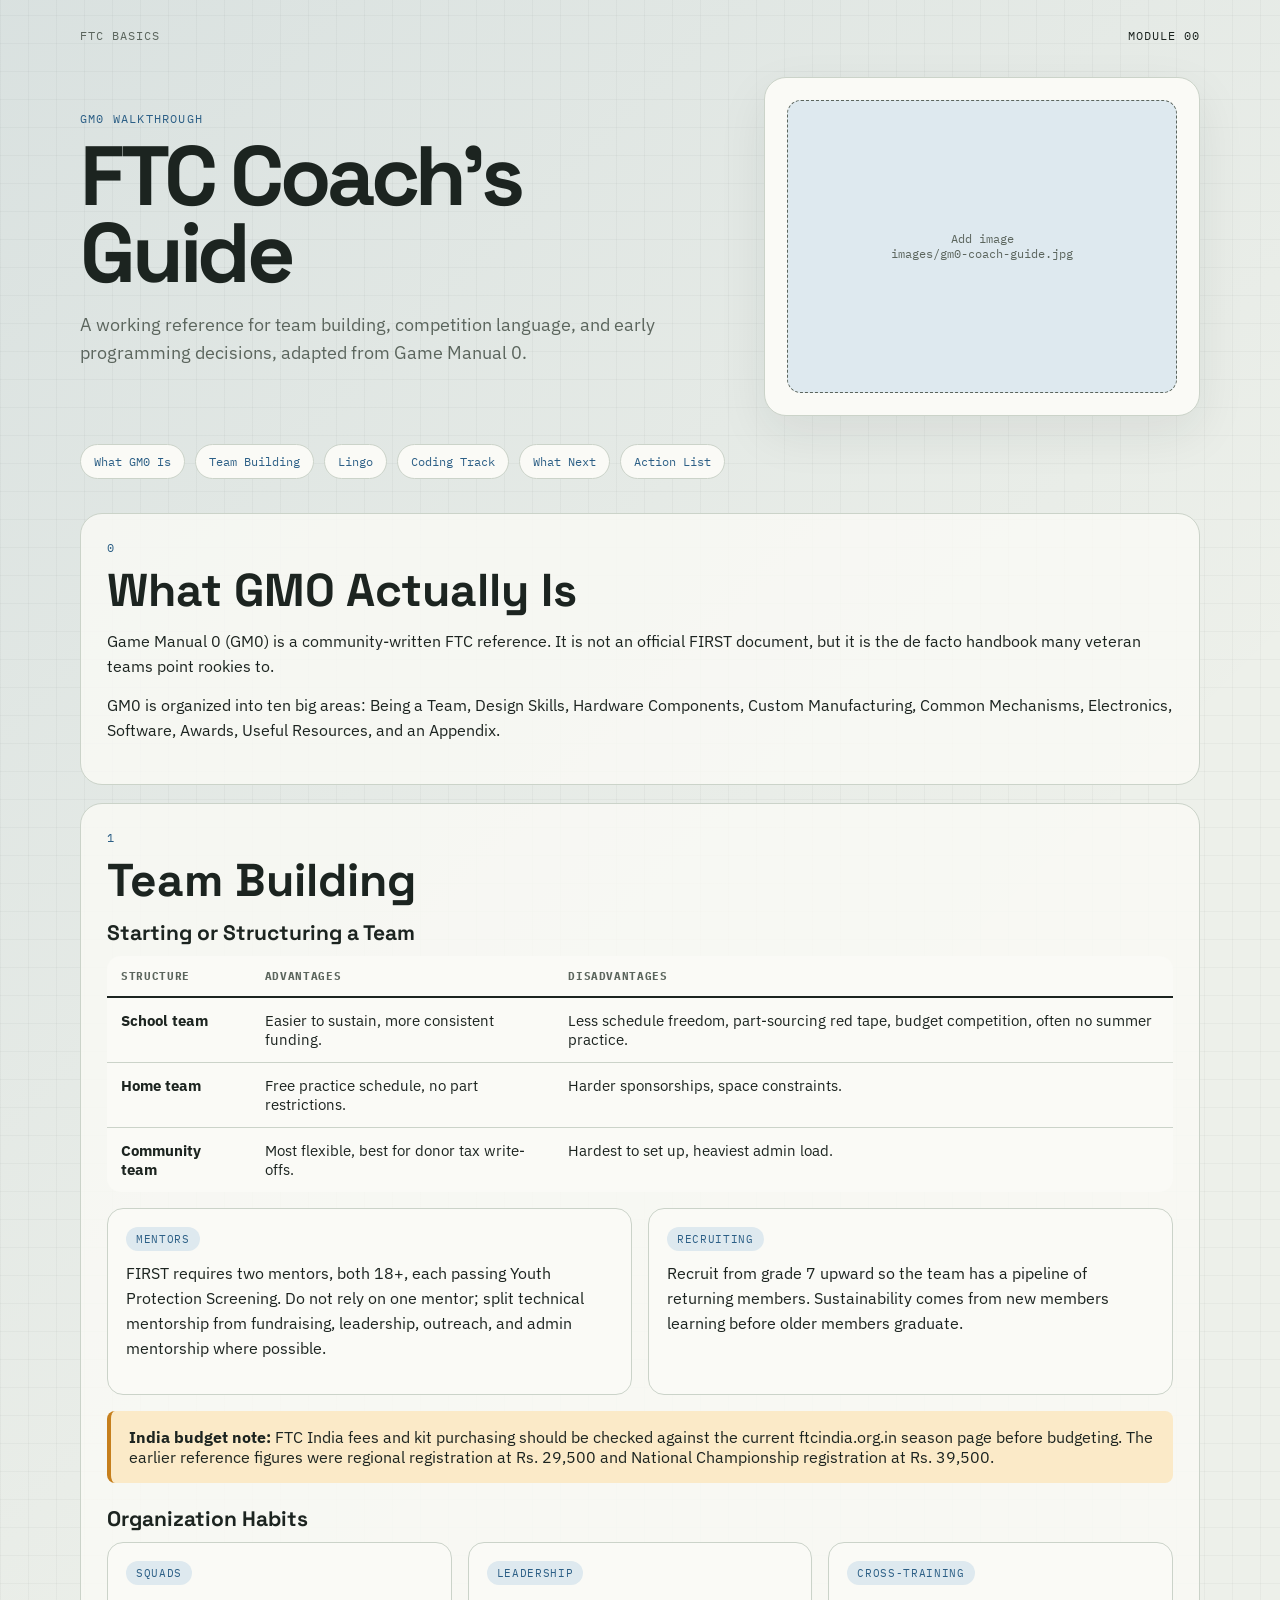
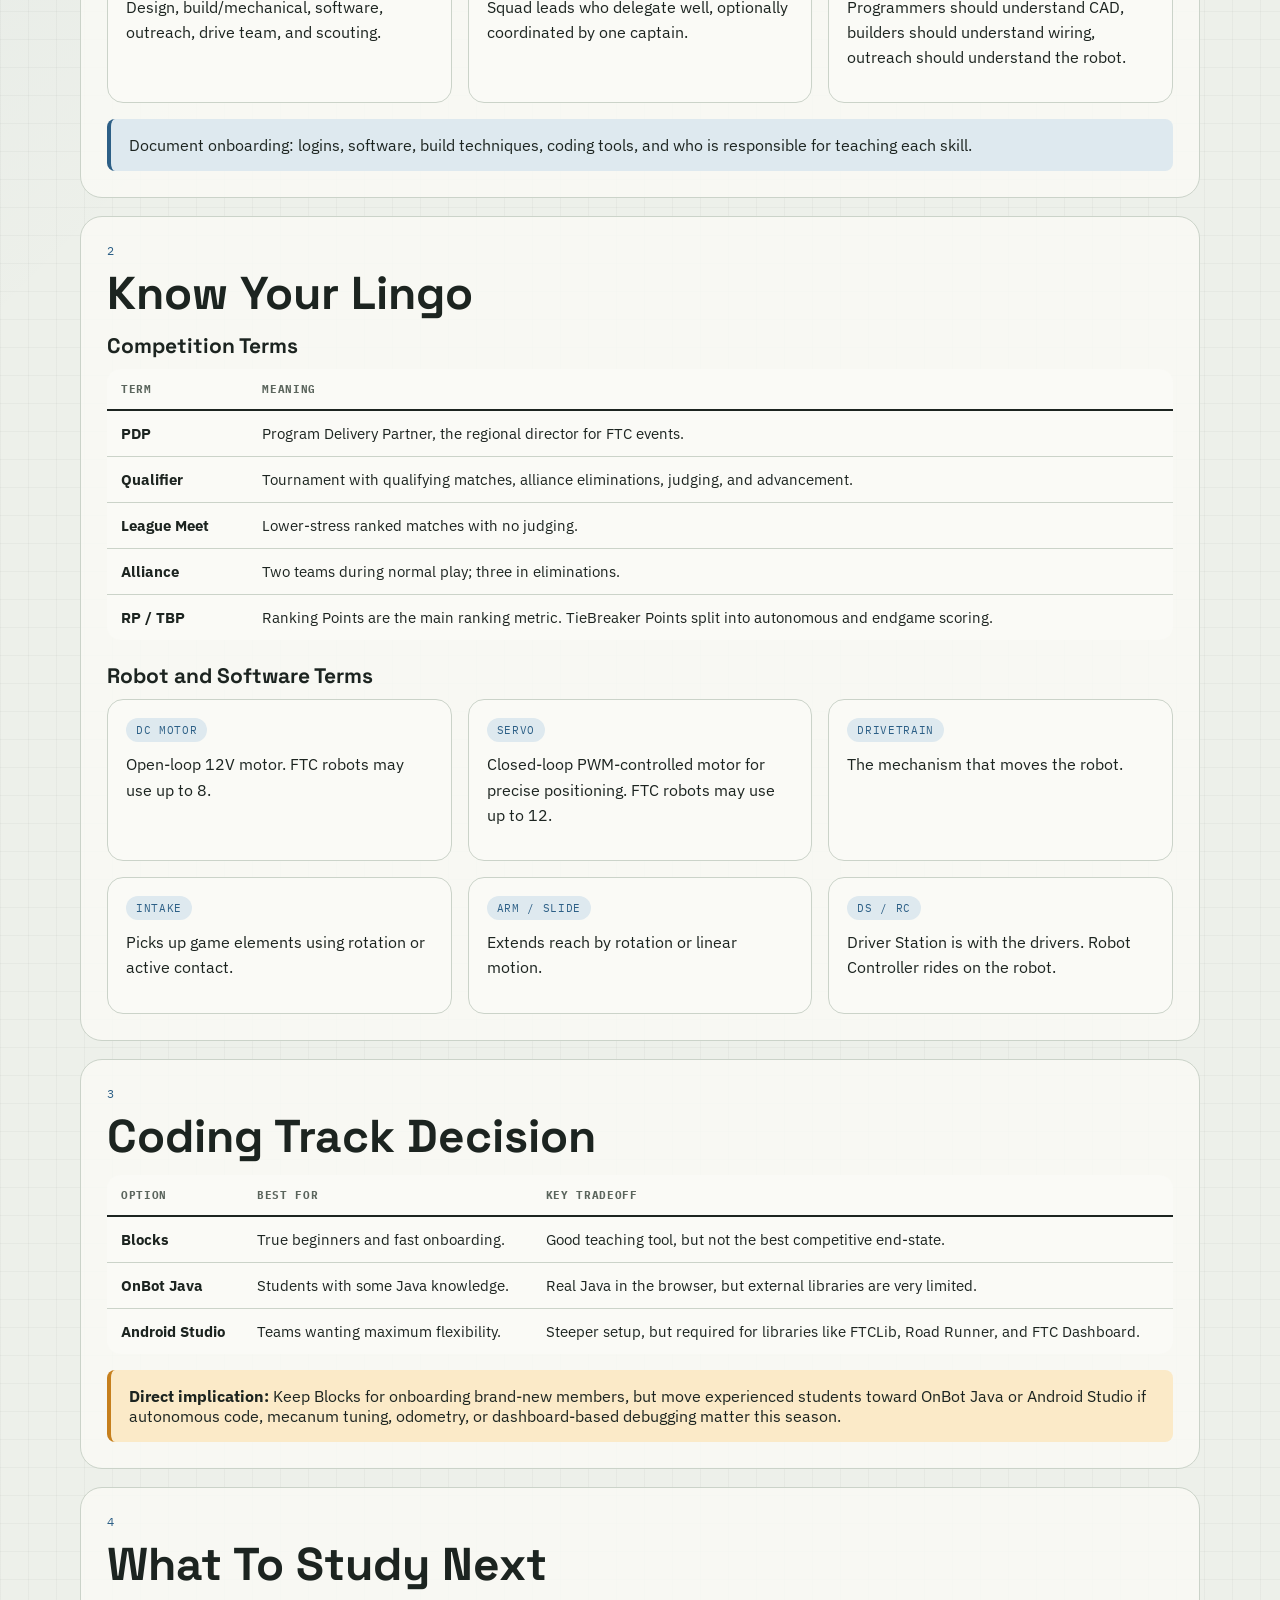
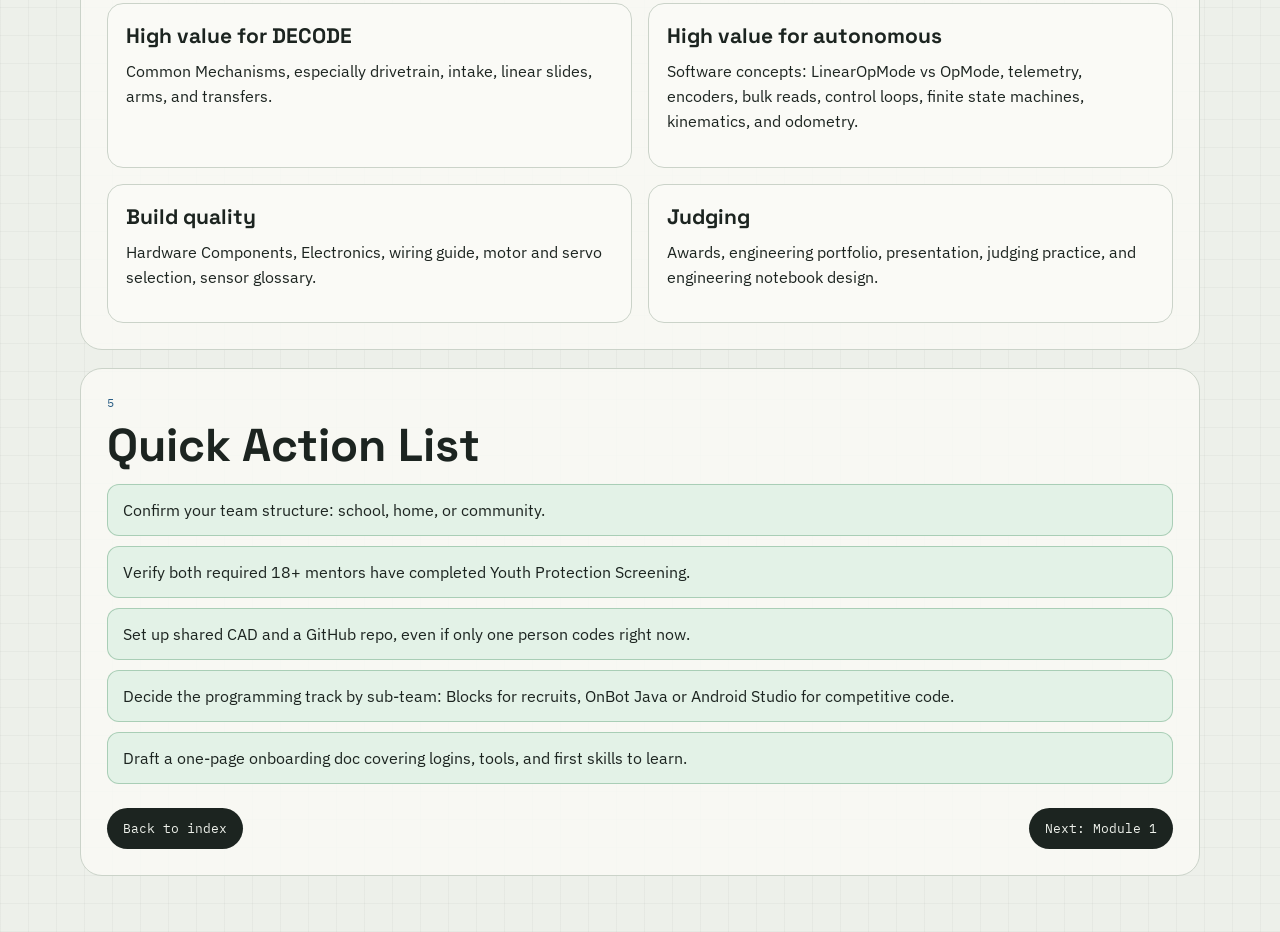
==== module-0.html @ ac0316dd "Add course modules" ====
﻿<!DOCTYPE html>
<html lang="en">
<head>
<meta charset="UTF-8">
<meta name="viewport" content="width=device-width, initial-scale=1.0">
<title>FTC Coach's Guide - Module 0</title>
<link rel="preconnect" href="https://fonts.googleapis.com">
<link rel="preconnect" href="https://fonts.gstatic.com" crossorigin>
<link href="https://fonts.googleapis.com/css2?family=IBM+Plex+Mono:wght@400;500;600&family=IBM+Plex+Sans:wght@400;500;600;700&family=Space+Grotesk:wght@500;600;700&display=swap" rel="stylesheet">
<style>
:root{
  --paper:#EDF0EA;
  --paper-card:#FAFAF6;
  --ink:#1C2420;
  --ink-soft:#5B655D;
  --line:#CBD3C9;
  --amber:#E8A33D;
  --amber-dark:#C67F1C;
  --amber-soft:#FBEAC8;
  --blue:#2C5F86;
  --blue-soft:#DEE9EF;
  --green:#3E8A5B;
  --green-soft:#E3F2E7;
  --red:#C1503D;
  --font-display:'Space Grotesk','Arial Narrow',sans-serif;
  --font-body:'IBM Plex Sans',Arial,sans-serif;
  --font-mono:'IBM Plex Mono','Courier New',monospace;
}
*{box-sizing:border-box;}
html{scroll-behavior:smooth;}
body{
  margin:0;
  background:
    linear-gradient(135deg, rgba(44,95,134,.10), transparent 36%),
    repeating-linear-gradient(0deg, rgba(28,36,32,.035) 0 1px, transparent 1px 28px),
    repeating-linear-gradient(90deg, rgba(28,36,32,.035) 0 1px, transparent 1px 28px),
    var(--paper);
  color:var(--ink);
  font-family:var(--font-body);
}
a{color:var(--blue);}
p{line-height:1.58; margin:0 0 14px;}
ul{margin:0; padding-left:1.2rem;}
li{margin-bottom:8px; line-height:1.5;}
.page{width:min(1120px, calc(100% - 32px)); margin:0 auto; padding:28px 0 56px;}
.topbar{display:flex; justify-content:space-between; gap:16px; align-items:center; margin-bottom:34px; font-family:var(--font-mono); font-size:12px; letter-spacing:.08em; text-transform:uppercase;}
.topbar a{text-decoration:none; color:var(--ink-soft);}
.hero{display:grid; grid-template-columns:1.2fr .8fr; gap:30px; align-items:center; margin-bottom:28px;}
.eyebrow{font-family:var(--font-mono); font-size:12px; letter-spacing:.1em; text-transform:uppercase; color:var(--blue); margin-bottom:12px;}
h1,h2,h3{font-family:var(--font-display); margin:0;}
h1{font-size:clamp(40px,7vw,84px); line-height:.92; letter-spacing:-.05em; margin-bottom:18px;}
h2{font-size:clamp(28px,4vw,46px); line-height:1; margin-bottom:16px;}
h3{font-size:21px; margin-bottom:10px;}
.lead{font-size:18px; color:var(--ink-soft); max-width:760px;}
.hero-card{background:var(--paper-card); border:1px solid var(--line); border-radius:22px; padding:22px; box-shadow:0 18px 50px rgba(28,36,32,.08);}
.hero-card img{width:100%; aspect-ratio:4/3; object-fit:cover; border-radius:14px; border:1px solid var(--line); background:var(--blue-soft); display:block;}
.placeholder{display:grid; place-items:center; width:100%; aspect-ratio:4/3; border-radius:14px; border:1px dashed var(--ink-soft); background:var(--blue-soft); color:var(--ink-soft); font-family:var(--font-mono); font-size:12px; text-align:center; padding:18px;}
.nav{display:flex; flex-wrap:wrap; gap:10px; margin:24px 0 34px;}
.nav a{font-family:var(--font-mono); font-size:12px; text-decoration:none; color:var(--blue); background:var(--paper-card); border:1px solid var(--line); border-radius:999px; padding:9px 13px;}
section{background:rgba(250,250,246,.82); border:1px solid var(--line); border-radius:22px; padding:26px; margin-top:18px;}
.grid-2{display:grid; grid-template-columns:repeat(2,minmax(0,1fr)); gap:16px;}
.grid-3{display:grid; grid-template-columns:repeat(3,minmax(0,1fr)); gap:16px;}
.card{background:var(--paper-card); border:1px solid var(--line); border-radius:16px; padding:18px;}
.tag{display:inline-block; font-family:var(--font-mono); font-size:11px; letter-spacing:.06em; text-transform:uppercase; background:var(--blue-soft); color:var(--blue); border-radius:999px; padding:5px 10px; margin-bottom:10px;}
table{width:100%; border-collapse:collapse; overflow:hidden; border-radius:14px; background:var(--paper-card);}
th,td{text-align:left; padding:13px 14px; border-bottom:1px solid var(--line); vertical-align:top; font-size:14.5px;}
th{font-family:var(--font-mono); font-size:11px; letter-spacing:.06em; text-transform:uppercase; color:var(--ink-soft); border-bottom:2px solid var(--ink);}
tr:last-child td{border-bottom:none;}
.callout{background:var(--amber-soft); border-left:4px solid var(--amber-dark); border-radius:8px; padding:16px 18px; margin-top:16px;}
.note{background:var(--blue-soft); border-left:4px solid var(--blue); border-radius:8px; padding:16px 18px; margin-top:16px;}
.checklist{list-style:none; padding:0; display:grid; gap:10px;}
.checklist li{background:var(--green-soft); border:1px solid rgba(62,138,91,.35); border-radius:12px; padding:13px 15px; margin:0;}
.footer-actions{display:flex; justify-content:space-between; gap:12px; margin-top:24px;}
.button{font-family:var(--font-mono); font-size:13px; text-decoration:none; color:var(--paper); background:var(--ink); border-radius:999px; padding:12px 16px;}
@media (max-width:820px){.hero,.grid-2,.grid-3{grid-template-columns:1fr;} .footer-actions{flex-direction:column;} section{padding:20px;} }
</style>
</head>
<body>
<div class="page">
  <header class="topbar">
    <a href="index.html">FTC Basics</a>
    <span>Module 00</span>
  </header>

  <main>
    <div class="hero">
      <div>
        <div class="eyebrow">GM0 Walkthrough</div>
        <h1>FTC Coach's Guide</h1>
        <p class="lead">A working reference for team building, competition language, and early programming decisions, adapted from Game Manual 0.</p>
      </div>
      <aside class="hero-card">
        <img src="images/gm0-coach-guide.jpg" alt="FTC team working around a robot" onerror="this.replaceWith(Object.assign(document.createElement('div'),{className:'placeholder',innerHTML:'Add image<br>images/gm0-coach-guide.jpg'}))">
      </aside>
    </div>

    <nav class="nav" aria-label="Module sections">
      <a href="#what-gm0-is">What GM0 Is</a>
      <a href="#team-building">Team Building</a>
      <a href="#lingo">Lingo</a>
      <a href="#coding-track">Coding Track</a>
      <a href="#next-gm0">What Next</a>
      <a href="#actions">Action List</a>
    </nav>

    <section id="what-gm0-is">
      <div class="eyebrow">0</div>
      <h2>What GM0 Actually Is</h2>
      <p>Game Manual 0 (GM0) is a community-written FTC reference. It is not an official FIRST document, but it is the de facto handbook many veteran teams point rookies to.</p>
      <p>GM0 is organized into ten big areas: Being a Team, Design Skills, Hardware Components, Custom Manufacturing, Common Mechanisms, Electronics, Software, Awards, Useful Resources, and an Appendix.</p>
    </section>

    <section id="team-building">
      <div class="eyebrow">1</div>
      <h2>Team Building</h2>
      <h3>Starting or Structuring a Team</h3>
      <table>
        <tr><th>Structure</th><th>Advantages</th><th>Disadvantages</th></tr>
        <tr><td><strong>School team</strong></td><td>Easier to sustain, more consistent funding.</td><td>Less schedule freedom, part-sourcing red tape, budget competition, often no summer practice.</td></tr>
        <tr><td><strong>Home team</strong></td><td>Free practice schedule, no part restrictions.</td><td>Harder sponsorships, space constraints.</td></tr>
        <tr><td><strong>Community team</strong></td><td>Most flexible, best for donor tax write-offs.</td><td>Hardest to set up, heaviest admin load.</td></tr>
      </table>
      <div class="grid-2" style="margin-top:16px;">
        <div class="card">
          <span class="tag">Mentors</span>
          <p>FIRST requires two mentors, both 18+, each passing Youth Protection Screening. Do not rely on one mentor; split technical mentorship from fundraising, leadership, outreach, and admin mentorship where possible.</p>
        </div>
        <div class="card">
          <span class="tag">Recruiting</span>
          <p>Recruit from grade 7 upward so the team has a pipeline of returning members. Sustainability comes from new members learning before older members graduate.</p>
        </div>
      </div>
      <div class="callout"><strong>India budget note:</strong> FTC India fees and kit purchasing should be checked against the current ftcindia.org.in season page before budgeting. The earlier reference figures were regional registration at Rs. 29,500 and National Championship registration at Rs. 39,500.</div>
      <h3 style="margin-top:22px;">Organization Habits</h3>
      <div class="grid-3">
        <div class="card"><span class="tag">Squads</span><p>Design, build/mechanical, software, outreach, drive team, and scouting.</p></div>
        <div class="card"><span class="tag">Leadership</span><p>Squad leads who delegate well, optionally coordinated by one captain.</p></div>
        <div class="card"><span class="tag">Cross-training</span><p>Programmers should understand CAD, builders should understand wiring, outreach should understand the robot.</p></div>
      </div>
      <div class="note">Document onboarding: logins, software, build techniques, coding tools, and who is responsible for teaching each skill.</div>
    </section>

    <section id="lingo">
      <div class="eyebrow">2</div>
      <h2>Know Your Lingo</h2>
      <h3>Competition Terms</h3>
      <table>
        <tr><th>Term</th><th>Meaning</th></tr>
        <tr><td><strong>PDP</strong></td><td>Program Delivery Partner, the regional director for FTC events.</td></tr>
        <tr><td><strong>Qualifier</strong></td><td>Tournament with qualifying matches, alliance eliminations, judging, and advancement.</td></tr>
        <tr><td><strong>League Meet</strong></td><td>Lower-stress ranked matches with no judging.</td></tr>
        <tr><td><strong>Alliance</strong></td><td>Two teams during normal play; three in eliminations.</td></tr>
        <tr><td><strong>RP / TBP</strong></td><td>Ranking Points are the main ranking metric. TieBreaker Points split into autonomous and endgame scoring.</td></tr>
      </table>
      <h3 style="margin-top:22px;">Robot and Software Terms</h3>
      <div class="grid-3">
        <div class="card"><span class="tag">DC Motor</span><p>Open-loop 12V motor. FTC robots may use up to 8.</p></div>
        <div class="card"><span class="tag">Servo</span><p>Closed-loop PWM-controlled motor for precise positioning. FTC robots may use up to 12.</p></div>
        <div class="card"><span class="tag">Drivetrain</span><p>The mechanism that moves the robot.</p></div>
        <div class="card"><span class="tag">Intake</span><p>Picks up game elements using rotation or active contact.</p></div>
        <div class="card"><span class="tag">Arm / Slide</span><p>Extends reach by rotation or linear motion.</p></div>
        <div class="card"><span class="tag">DS / RC</span><p>Driver Station is with the drivers. Robot Controller rides on the robot.</p></div>
      </div>
    </section>

    <section id="coding-track">
      <div class="eyebrow">3</div>
      <h2>Coding Track Decision</h2>
      <table>
        <tr><th>Option</th><th>Best for</th><th>Key tradeoff</th></tr>
        <tr><td><strong>Blocks</strong></td><td>True beginners and fast onboarding.</td><td>Good teaching tool, but not the best competitive end-state.</td></tr>
        <tr><td><strong>OnBot Java</strong></td><td>Students with some Java knowledge.</td><td>Real Java in the browser, but external libraries are very limited.</td></tr>
        <tr><td><strong>Android Studio</strong></td><td>Teams wanting maximum flexibility.</td><td>Steeper setup, but required for libraries like FTCLib, Road Runner, and FTC Dashboard.</td></tr>
      </table>
      <div class="callout"><strong>Direct implication:</strong> Keep Blocks for onboarding brand-new members, but move experienced students toward OnBot Java or Android Studio if autonomous code, mecanum tuning, odometry, or dashboard-based debugging matter this season.</div>
    </section>

    <section id="next-gm0">
      <div class="eyebrow">4</div>
      <h2>What To Study Next</h2>
      <div class="grid-2">
        <div class="card"><h3>High value for DECODE</h3><p>Common Mechanisms, especially drivetrain, intake, linear slides, arms, and transfers.</p></div>
        <div class="card"><h3>High value for autonomous</h3><p>Software concepts: LinearOpMode vs OpMode, telemetry, encoders, bulk reads, control loops, finite state machines, kinematics, and odometry.</p></div>
        <div class="card"><h3>Build quality</h3><p>Hardware Components, Electronics, wiring guide, motor and servo selection, sensor glossary.</p></div>
        <div class="card"><h3>Judging</h3><p>Awards, engineering portfolio, presentation, judging practice, and engineering notebook design.</p></div>
      </div>
    </section>

    <section id="actions">
      <div class="eyebrow">5</div>
      <h2>Quick Action List</h2>
      <ul class="checklist">
        <li>Confirm your team structure: school, home, or community.</li>
        <li>Verify both required 18+ mentors have completed Youth Protection Screening.</li>
        <li>Set up shared CAD and a GitHub repo, even if only one person codes right now.</li>
        <li>Decide the programming track by sub-team: Blocks for recruits, OnBot Java or Android Studio for competitive code.</li>
        <li>Draft a one-page onboarding doc covering logins, tools, and first skills to learn.</li>
      </ul>
      <div class="footer-actions">
        <a class="button" href="index.html">Back to index</a>
        <a class="button" href="module-1.html">Next: Module 1</a>
      </div>
    </section>
  </main>
</div>
</body>
</html>
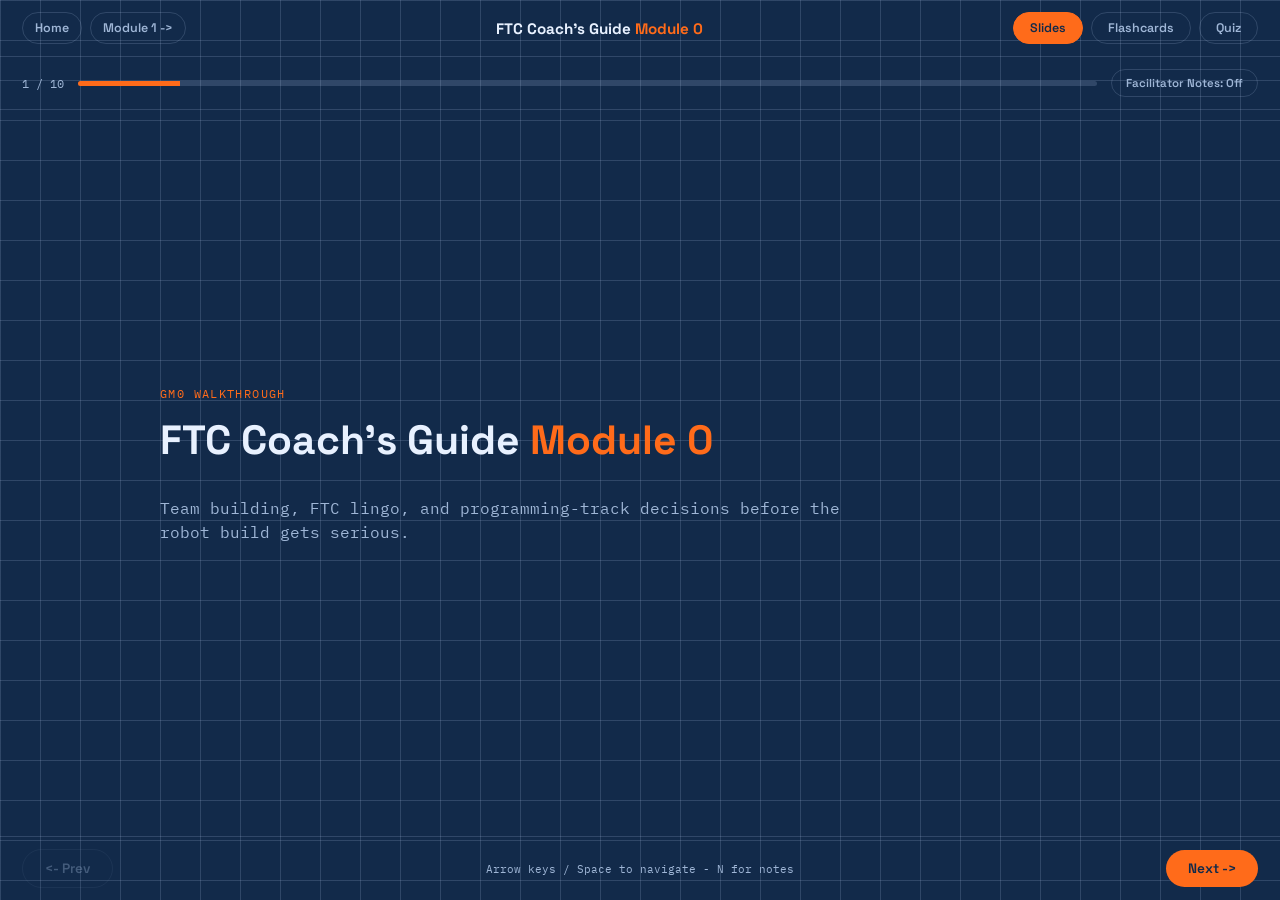
==== commit 4493fd8a: "Proper structure fix: css file and nav buttons" ====
--- a/module-0.html
+++ b/module-0.html
@@ -4,204 +4,60 @@
 <meta charset="UTF-8">
 <meta name="viewport" content="width=device-width, initial-scale=1.0">
 <title>FTC Coach's Guide - Module 0</title>
-<link rel="preconnect" href="https://fonts.googleapis.com">
-<link rel="preconnect" href="https://fonts.gstatic.com" crossorigin>
-<link href="https://fonts.googleapis.com/css2?family=IBM+Plex+Mono:wght@400;500;600&family=IBM+Plex+Sans:wght@400;500;600;700&family=Space+Grotesk:wght@500;600;700&display=swap" rel="stylesheet">
-<style>
-:root{
-  --paper:#EDF0EA;
-  --paper-card:#FAFAF6;
-  --ink:#1C2420;
-  --ink-soft:#5B655D;
-  --line:#CBD3C9;
-  --amber:#E8A33D;
-  --amber-dark:#C67F1C;
-  --amber-soft:#FBEAC8;
-  --blue:#2C5F86;
-  --blue-soft:#DEE9EF;
-  --green:#3E8A5B;
-  --green-soft:#E3F2E7;
-  --red:#C1503D;
-  --font-display:'Space Grotesk','Arial Narrow',sans-serif;
-  --font-body:'IBM Plex Sans',Arial,sans-serif;
-  --font-mono:'IBM Plex Mono','Courier New',monospace;
-}
-*{box-sizing:border-box;}
-html{scroll-behavior:smooth;}
-body{
-  margin:0;
-  background:
-    linear-gradient(135deg, rgba(44,95,134,.10), transparent 36%),
-    repeating-linear-gradient(0deg, rgba(28,36,32,.035) 0 1px, transparent 1px 28px),
-    repeating-linear-gradient(90deg, rgba(28,36,32,.035) 0 1px, transparent 1px 28px),
-    var(--paper);
-  color:var(--ink);
-  font-family:var(--font-body);
-}
-a{color:var(--blue);}
-p{line-height:1.58; margin:0 0 14px;}
-ul{margin:0; padding-left:1.2rem;}
-li{margin-bottom:8px; line-height:1.5;}
-.page{width:min(1120px, calc(100% - 32px)); margin:0 auto; padding:28px 0 56px;}
-.topbar{display:flex; justify-content:space-between; gap:16px; align-items:center; margin-bottom:34px; font-family:var(--font-mono); font-size:12px; letter-spacing:.08em; text-transform:uppercase;}
-.topbar a{text-decoration:none; color:var(--ink-soft);}
-.hero{display:grid; grid-template-columns:1.2fr .8fr; gap:30px; align-items:center; margin-bottom:28px;}
-.eyebrow{font-family:var(--font-mono); font-size:12px; letter-spacing:.1em; text-transform:uppercase; color:var(--blue); margin-bottom:12px;}
-h1,h2,h3{font-family:var(--font-display); margin:0;}
-h1{font-size:clamp(40px,7vw,84px); line-height:.92; letter-spacing:-.05em; margin-bottom:18px;}
-h2{font-size:clamp(28px,4vw,46px); line-height:1; margin-bottom:16px;}
-h3{font-size:21px; margin-bottom:10px;}
-.lead{font-size:18px; color:var(--ink-soft); max-width:760px;}
-.hero-card{background:var(--paper-card); border:1px solid var(--line); border-radius:22px; padding:22px; box-shadow:0 18px 50px rgba(28,36,32,.08);}
-.hero-card img{width:100%; aspect-ratio:4/3; object-fit:cover; border-radius:14px; border:1px solid var(--line); background:var(--blue-soft); display:block;}
-.placeholder{display:grid; place-items:center; width:100%; aspect-ratio:4/3; border-radius:14px; border:1px dashed var(--ink-soft); background:var(--blue-soft); color:var(--ink-soft); font-family:var(--font-mono); font-size:12px; text-align:center; padding:18px;}
-.nav{display:flex; flex-wrap:wrap; gap:10px; margin:24px 0 34px;}
-.nav a{font-family:var(--font-mono); font-size:12px; text-decoration:none; color:var(--blue); background:var(--paper-card); border:1px solid var(--line); border-radius:999px; padding:9px 13px;}
-section{background:rgba(250,250,246,.82); border:1px solid var(--line); border-radius:22px; padding:26px; margin-top:18px;}
-.grid-2{display:grid; grid-template-columns:repeat(2,minmax(0,1fr)); gap:16px;}
-.grid-3{display:grid; grid-template-columns:repeat(3,minmax(0,1fr)); gap:16px;}
-.card{background:var(--paper-card); border:1px solid var(--line); border-radius:16px; padding:18px;}
-.tag{display:inline-block; font-family:var(--font-mono); font-size:11px; letter-spacing:.06em; text-transform:uppercase; background:var(--blue-soft); color:var(--blue); border-radius:999px; padding:5px 10px; margin-bottom:10px;}
-table{width:100%; border-collapse:collapse; overflow:hidden; border-radius:14px; background:var(--paper-card);}
-th,td{text-align:left; padding:13px 14px; border-bottom:1px solid var(--line); vertical-align:top; font-size:14.5px;}
-th{font-family:var(--font-mono); font-size:11px; letter-spacing:.06em; text-transform:uppercase; color:var(--ink-soft); border-bottom:2px solid var(--ink);}
-tr:last-child td{border-bottom:none;}
-.callout{background:var(--amber-soft); border-left:4px solid var(--amber-dark); border-radius:8px; padding:16px 18px; margin-top:16px;}
-.note{background:var(--blue-soft); border-left:4px solid var(--blue); border-radius:8px; padding:16px 18px; margin-top:16px;}
-.checklist{list-style:none; padding:0; display:grid; gap:10px;}
-.checklist li{background:var(--green-soft); border:1px solid rgba(62,138,91,.35); border-radius:12px; padding:13px 15px; margin:0;}
-.footer-actions{display:flex; justify-content:space-between; gap:12px; margin-top:24px;}
-.button{font-family:var(--font-mono); font-size:13px; text-decoration:none; color:var(--paper); background:var(--ink); border-radius:999px; padding:12px 16px;}
-@media (max-width:820px){.hero,.grid-2,.grid-3{grid-template-columns:1fr;} .footer-actions{flex-direction:column;} section{padding:20px;} }
-</style>
+<link rel="stylesheet" href="assets/css/styles.css">
 </head>
-<body>
-<div class="page">
-  <header class="topbar">
-    <a href="index.html">FTC Basics</a>
-    <span>Module 00</span>
-  </header>
+<body class="module0-page">
 
-  <main>
-    <div class="hero">
-      <div>
-        <div class="eyebrow">GM0 Walkthrough</div>
-        <h1>FTC Coach's Guide</h1>
-        <p class="lead">A working reference for team building, competition language, and early programming decisions, adapted from Game Manual 0.</p>
-      </div>
-      <aside class="hero-card">
-        <img src="images/gm0-coach-guide.jpg" alt="FTC team working around a robot" onerror="this.replaceWith(Object.assign(document.createElement('div'),{className:'placeholder',innerHTML:'Add image<br>images/gm0-coach-guide.jpg'}))">
-      </aside>
+<div class="appbar">
+  <nav class="module-links" aria-label="Module navigation">
+    <a class="module-link" href="index.html">Home</a>
+    <a class="module-link" href="module-1.html">Module 1 -&gt;</a>
+  </nav>
+  <h2>FTC Coach's Guide <span>Module 0</span></h2>
+  <div class="app-modes">
+    <button class="app-mode-btn active" data-view="slidesView">Slides</button>
+    <button class="app-mode-btn" data-view="flashView">Flashcards</button>
+    <button class="app-mode-btn" data-view="quizAppView">Quiz</button>
+  </div>
+</div>
+
+<div class="view active" id="slidesView">
+  <div class="topbar">
+    <span class="count" id="count">1 / 10</span>
+    <div class="progress-bar"><div class="progress-fill" id="progressFill"></div></div>
+    <button class="notes-toggle" id="notesToggle">Facilitator Notes: Off</button>
+  </div>
+  <div class="stage" id="stage"></div>
+  <div class="notes-drawer" id="notesDrawer">
+    <span class="lbl">FACILITATOR NOTE</span>
+    <span id="notesText"></span>
+  </div>
+  <div class="navbar">
+    <button class="nav-btn ghost" id="prevBtn">&lt;- Prev</button>
+    <span class="hint">Arrow keys / Space to navigate - N for notes</span>
+    <button class="nav-btn" id="nextBtn">Next -&gt;</button>
+  </div>
+</div>
+
+<div class="view" id="flashView">
+  <div class="flash-wrap">
+    <div class="fc-progress">
+      <span id="fcProgressLabel">0 / 18 reviewed</span>
+      <div class="fc-progress-bar"><div class="fc-progress-fill" id="fcProgressFill"></div></div>
     </div>
+    <div class="card-grid" id="cardGrid"></div>
+  </div>
+</div>
 
-    <nav class="nav" aria-label="Module sections">
-      <a href="#what-gm0-is">What GM0 Is</a>
-      <a href="#team-building">Team Building</a>
-      <a href="#lingo">Lingo</a>
-      <a href="#coding-track">Coding Track</a>
-      <a href="#next-gm0">What Next</a>
-      <a href="#actions">Action List</a>
-    </nav>
+<div class="view" id="quizAppView">
+  <div class="quiz-outer">
+    <div class="quiz-wrap" id="quizWrap"></div>
+  </div>
+</div>
 
-    <section id="what-gm0-is">
-      <div class="eyebrow">0</div>
-      <h2>What GM0 Actually Is</h2>
-      <p>Game Manual 0 (GM0) is a community-written FTC reference. It is not an official FIRST document, but it is the de facto handbook many veteran teams point rookies to.</p>
-      <p>GM0 is organized into ten big areas: Being a Team, Design Skills, Hardware Components, Custom Manufacturing, Common Mechanisms, Electronics, Software, Awards, Useful Resources, and an Appendix.</p>
-    </section>
-
-    <section id="team-building">
-      <div class="eyebrow">1</div>
-      <h2>Team Building</h2>
-      <h3>Starting or Structuring a Team</h3>
-      <table>
-        <tr><th>Structure</th><th>Advantages</th><th>Disadvantages</th></tr>
-        <tr><td><strong>School team</strong></td><td>Easier to sustain, more consistent funding.</td><td>Less schedule freedom, part-sourcing red tape, budget competition, often no summer practice.</td></tr>
-        <tr><td><strong>Home team</strong></td><td>Free practice schedule, no part restrictions.</td><td>Harder sponsorships, space constraints.</td></tr>
-        <tr><td><strong>Community team</strong></td><td>Most flexible, best for donor tax write-offs.</td><td>Hardest to set up, heaviest admin load.</td></tr>
-      </table>
-      <div class="grid-2" style="margin-top:16px;">
-        <div class="card">
-          <span class="tag">Mentors</span>
-          <p>FIRST requires two mentors, both 18+, each passing Youth Protection Screening. Do not rely on one mentor; split technical mentorship from fundraising, leadership, outreach, and admin mentorship where possible.</p>
-        </div>
-        <div class="card">
-          <span class="tag">Recruiting</span>
-          <p>Recruit from grade 7 upward so the team has a pipeline of returning members. Sustainability comes from new members learning before older members graduate.</p>
-        </div>
-      </div>
-      <div class="callout"><strong>India budget note:</strong> FTC India fees and kit purchasing should be checked against the current ftcindia.org.in season page before budgeting. The earlier reference figures were regional registration at Rs. 29,500 and National Championship registration at Rs. 39,500.</div>
-      <h3 style="margin-top:22px;">Organization Habits</h3>
-      <div class="grid-3">
-        <div class="card"><span class="tag">Squads</span><p>Design, build/mechanical, software, outreach, drive team, and scouting.</p></div>
-        <div class="card"><span class="tag">Leadership</span><p>Squad leads who delegate well, optionally coordinated by one captain.</p></div>
-        <div class="card"><span class="tag">Cross-training</span><p>Programmers should understand CAD, builders should understand wiring, outreach should understand the robot.</p></div>
-      </div>
-      <div class="note">Document onboarding: logins, software, build techniques, coding tools, and who is responsible for teaching each skill.</div>
-    </section>
-
-    <section id="lingo">
-      <div class="eyebrow">2</div>
-      <h2>Know Your Lingo</h2>
-      <h3>Competition Terms</h3>
-      <table>
-        <tr><th>Term</th><th>Meaning</th></tr>
-        <tr><td><strong>PDP</strong></td><td>Program Delivery Partner, the regional director for FTC events.</td></tr>
-        <tr><td><strong>Qualifier</strong></td><td>Tournament with qualifying matches, alliance eliminations, judging, and advancement.</td></tr>
-        <tr><td><strong>League Meet</strong></td><td>Lower-stress ranked matches with no judging.</td></tr>
-        <tr><td><strong>Alliance</strong></td><td>Two teams during normal play; three in eliminations.</td></tr>
-        <tr><td><strong>RP / TBP</strong></td><td>Ranking Points are the main ranking metric. TieBreaker Points split into autonomous and endgame scoring.</td></tr>
-      </table>
-      <h3 style="margin-top:22px;">Robot and Software Terms</h3>
-      <div class="grid-3">
-        <div class="card"><span class="tag">DC Motor</span><p>Open-loop 12V motor. FTC robots may use up to 8.</p></div>
-        <div class="card"><span class="tag">Servo</span><p>Closed-loop PWM-controlled motor for precise positioning. FTC robots may use up to 12.</p></div>
-        <div class="card"><span class="tag">Drivetrain</span><p>The mechanism that moves the robot.</p></div>
-        <div class="card"><span class="tag">Intake</span><p>Picks up game elements using rotation or active contact.</p></div>
-        <div class="card"><span class="tag">Arm / Slide</span><p>Extends reach by rotation or linear motion.</p></div>
-        <div class="card"><span class="tag">DS / RC</span><p>Driver Station is with the drivers. Robot Controller rides on the robot.</p></div>
-      </div>
-    </section>
-
-    <section id="coding-track">
-      <div class="eyebrow">3</div>
-      <h2>Coding Track Decision</h2>
-      <table>
-        <tr><th>Option</th><th>Best for</th><th>Key tradeoff</th></tr>
-        <tr><td><strong>Blocks</strong></td><td>True beginners and fast onboarding.</td><td>Good teaching tool, but not the best competitive end-state.</td></tr>
-        <tr><td><strong>OnBot Java</strong></td><td>Students with some Java knowledge.</td><td>Real Java in the browser, but external libraries are very limited.</td></tr>
-        <tr><td><strong>Android Studio</strong></td><td>Teams wanting maximum flexibility.</td><td>Steeper setup, but required for libraries like FTCLib, Road Runner, and FTC Dashboard.</td></tr>
-      </table>
-      <div class="callout"><strong>Direct implication:</strong> Keep Blocks for onboarding brand-new members, but move experienced students toward OnBot Java or Android Studio if autonomous code, mecanum tuning, odometry, or dashboard-based debugging matter this season.</div>
-    </section>
-
-    <section id="next-gm0">
-      <div class="eyebrow">4</div>
-      <h2>What To Study Next</h2>
-      <div class="grid-2">
-        <div class="card"><h3>High value for DECODE</h3><p>Common Mechanisms, especially drivetrain, intake, linear slides, arms, and transfers.</p></div>
-        <div class="card"><h3>High value for autonomous</h3><p>Software concepts: LinearOpMode vs OpMode, telemetry, encoders, bulk reads, control loops, finite state machines, kinematics, and odometry.</p></div>
-        <div class="card"><h3>Build quality</h3><p>Hardware Components, Electronics, wiring guide, motor and servo selection, sensor glossary.</p></div>
-        <div class="card"><h3>Judging</h3><p>Awards, engineering portfolio, presentation, judging practice, and engineering notebook design.</p></div>
-      </div>
-    </section>
-
-    <section id="actions">
-      <div class="eyebrow">5</div>
-      <h2>Quick Action List</h2>
-      <ul class="checklist">
-        <li>Confirm your team structure: school, home, or community.</li>
-        <li>Verify both required 18+ mentors have completed Youth Protection Screening.</li>
-        <li>Set up shared CAD and a GitHub repo, even if only one person codes right now.</li>
-        <li>Decide the programming track by sub-team: Blocks for recruits, OnBot Java or Android Studio for competitive code.</li>
-        <li>Draft a one-page onboarding doc covering logins, tools, and first skills to learn.</li>
-      </ul>
-      <div class="footer-actions">
-        <a class="button" href="index.html">Back to index</a>
-        <a class="button" href="module-1.html">Next: Module 1</a>
-      </div>
-    </section>
-  </main>
-</div>
+<script src="assets/js/module-0.js"></script>
 </body>
 </html>
+
+
+
--- a/assets/css/styles.css
+++ b/assets/css/styles.css
@@ -0,0 +1,248 @@
+﻿@import url('https://fonts.googleapis.com/css2?family=Space+Grotesk:wght@400;500;600;700&family=IBM+Plex+Mono:wght@400;500;600&family=IBM+Plex+Sans:wght@400;500;600;700&display=swap');
+
+:root{
+  --blue-deep:#122A4A;
+  --blue-mid:#1D3F6B;
+  --blue-card:#24466F;
+  --blue-line:rgba(180,205,235,0.18);
+  --ink:#E8F1FF;
+  --ink-dim:#9FB6D6;
+  --orange:#FF6B1A;
+  --orange-dim:#C4531A;
+  --green:#4CAF7D;
+  --green-soft:rgba(76,175,125,0.18);
+  --red:#E2564F;
+  --red-soft:rgba(226,86,79,0.18);
+  --paper:#122A4A;
+  --paper-card:#24466F;
+  --line:rgba(180,205,235,0.18);
+  --amber:#FF6B1A;
+  --amber-dark:#FF6B1A;
+  --amber-soft:rgba(255,107,26,0.16);
+  --blue:#FF6B1A;
+  --blue-soft:rgba(180,205,235,0.12);
+  --ink-soft:#9FB6D6;
+  --radius:12px;
+  --font-display:'Space Grotesk', sans-serif;
+  --font-body:'IBM Plex Sans', Arial, sans-serif;
+  --font-mono:'IBM Plex Mono', monospace;
+}
+*{box-sizing:border-box;}
+html,body{margin:0;padding:0;}
+body{
+  background:
+    linear-gradient(var(--blue-line) 1px, transparent 1px) 0 0/40px 40px,
+    linear-gradient(90deg, var(--blue-line) 1px, transparent 1px) 0 0/40px 40px,
+    var(--blue-deep);
+  color:var(--ink);
+  font-family:var(--font-mono);
+  -webkit-font-smoothing:antialiased;
+}
+a{color:var(--orange);}
+button{font-family:inherit;}
+@media (prefers-reduced-motion: reduce){
+  *{animation-duration:0.01ms !important;transition-duration:0.01ms !important;}
+}
+
+/* Index */
+.index-page{min-height:100vh;}
+.index-page main{width:min(1120px, calc(100% - 32px));margin:0 auto;padding:48px 0;}
+.index-hero{display:grid;grid-template-columns:1.15fr .85fr;gap:28px;align-items:end;margin-bottom:28px;}
+.index-eyebrow,.eyebrow{font-size:0.72rem;letter-spacing:0.12em;color:var(--orange);text-transform:uppercase;}
+.index-page h1{font-family:var(--font-display);font-size:clamp(42px, 7vw, 88px);line-height:.92;margin:0 0 18px;letter-spacing:-.05em;}
+.index-lead{font-family:var(--font-body);font-size:18px;color:var(--ink-dim);line-height:1.6;max-width:760px;margin:0;}
+.index-panel{background:rgba(36,70,111,.72);border:1.5px solid var(--blue-line);border-radius:22px;padding:24px;box-shadow:0 18px 50px rgba(0,0,0,.12);}
+.index-status{font-size:12px;color:var(--ink-dim);display:grid;gap:10px;}
+.index-status span{display:flex;justify-content:space-between;gap:18px;border-bottom:1px solid var(--blue-line);padding-bottom:10px;}
+.index-grid{display:grid;grid-template-columns:repeat(2,minmax(0,1fr));gap:18px;margin-top:24px;}
+.index-card{position:relative;overflow:hidden;min-height:310px;background:var(--blue-card);border:1.5px solid var(--blue-line);border-radius:22px;padding:28px;display:flex;flex-direction:column;justify-content:space-between;text-decoration:none;color:inherit;transition:transform .18s ease,box-shadow .18s ease,border-color .18s ease;}
+.index-card:hover{transform:translateY(-4px);border-color:var(--orange-dim);box-shadow:0 20px 50px rgba(0,0,0,.22);}
+.index-card::after{content:"";position:absolute;width:190px;height:190px;right:-68px;top:-68px;border-radius:50%;background:rgba(255,107,26,.16);z-index:0;}
+.index-card>*{position:relative;z-index:1;}
+.index-kicker{font-size:12px;text-transform:uppercase;letter-spacing:.08em;color:var(--orange);}
+.index-card h2{font-family:var(--font-display);font-size:34px;line-height:1;margin:18px 0 14px;}
+.index-card p{font-family:var(--font-body);line-height:1.6;color:var(--ink-dim);margin:0;}
+.index-cta{display:inline-flex;width:max-content;align-items:center;gap:9px;margin-top:28px;font-family:var(--font-display);font-weight:600;font-size:13px;background:var(--orange);color:var(--blue-deep);border-radius:999px;padding:11px 16px;}
+.index-note{margin-top:20px;color:var(--ink-dim);font-size:14px;}
+@media (max-width:760px){.index-hero,.index-grid{grid-template-columns:1fr;}.index-page main{padding:28px 0;}.index-card{min-height:250px;}}
+
+/* Module 0 app shell */
+.module0-page,.module1-page{height:100vh;display:flex;flex-direction:column;overflow:hidden;}
+.appbar{display:flex;align-items:center;justify-content:space-between;padding:12px 22px;border-bottom:1.5px solid var(--blue-line);flex-shrink:0;gap:14px;flex-wrap:wrap;}
+.appbar h2{font-family:var(--font-display);font-weight:700;font-size:.95rem;margin:0;color:var(--ink);white-space:nowrap;}
+.appbar h2 span{color:var(--orange);}
+.home-link{color:var(--ink-dim);text-decoration:none;border:1.5px solid var(--blue-line);border-radius:999px;padding:7px 12px;font-family:var(--font-display);font-size:.78rem;font-weight:600;}
+.home-link:hover{border-color:var(--orange-dim);color:var(--ink);}
+.app-modes{display:flex;gap:8px;}
+.app-mode-btn{font-family:var(--font-display);font-weight:600;font-size:.78rem;color:var(--ink-dim);background:transparent;border:1.5px solid var(--blue-line);border-radius:999px;padding:7px 16px;cursor:pointer;transition:all .15s ease;}
+.app-mode-btn:hover{border-color:var(--orange-dim);color:var(--ink);}
+.app-mode-btn.active{background:var(--orange);border-color:var(--orange);color:var(--blue-deep);}
+.view{flex:1;min-height:0;display:none;flex-direction:column;}
+.view.active{display:flex;}
+.topbar{display:flex;align-items:center;gap:14px;padding:12px 22px;border-bottom:1.5px solid var(--blue-line);flex-shrink:0;}
+.topbar .count{font-size:.72rem;color:var(--ink-dim);white-space:nowrap;}
+.progress-bar,.progress-track{flex:1;height:5px;border-radius:999px;background:var(--blue-line);overflow:hidden;}
+.progress-fill{height:100%;background:var(--orange);transition:width .3s ease;}
+.notes-toggle{font-family:var(--font-display);font-weight:600;font-size:.72rem;color:var(--ink-dim);background:transparent;border:1.5px solid var(--blue-line);border-radius:999px;padding:6px 14px;cursor:pointer;white-space:nowrap;}
+.notes-toggle.active{background:var(--orange);border-color:var(--orange);color:var(--blue-deep);}
+.stage{flex:1;display:flex;align-items:center;justify-content:center;padding:20px 40px;min-height:0;}
+.module0-page .slide{width:100%;max-width:960px;display:none;flex-direction:column;gap:16px;}
+.module0-page .slide.active{display:flex;}
+.headline{font-family:var(--font-display);font-weight:700;font-size:clamp(1.6rem,3.6vw,2.55rem);line-height:1.15;margin:0;color:var(--ink);}
+.headline span{color:var(--orange);}
+.sub{font-size:1rem;color:var(--ink-dim);line-height:1.5;max-width:70ch;}
+.bullets{list-style:none;margin:0;padding:0;display:flex;flex-direction:column;gap:10px;}
+.bullets li{display:flex;gap:12px;align-items:flex-start;font-size:1.02rem;line-height:1.5;color:var(--ink);}
+.bullets li::before{content:"-";color:var(--orange);flex-shrink:0;}
+.quote{border-left:3px solid var(--orange);padding:6px 0 6px 20px;font-family:var(--font-display);font-size:clamp(1.05rem,2.2vw,1.5rem);font-weight:500;line-height:1.4;color:var(--ink);}
+table.dtable{border-collapse:collapse;width:100%;}
+table.dtable th,table.dtable td{text-align:left;padding:10px 14px;border-bottom:1px solid var(--blue-line);font-size:.88rem;line-height:1.4;vertical-align:top;}
+table.dtable th{color:var(--orange);font-family:var(--font-display);font-size:.72rem;letter-spacing:.06em;text-transform:uppercase;}
+table.dtable td{color:var(--ink);}
+table.dtable td.dim{color:var(--ink-dim);}
+.sys-grid{display:grid;grid-template-columns:repeat(auto-fit,minmax(190px,1fr));gap:14px;}
+.sys-card{border:1.5px solid var(--blue-line);background:var(--blue-card);border-radius:var(--radius);padding:16px 18px;}
+.sys-card .k{font-family:var(--font-display);font-weight:700;font-size:1rem;margin-bottom:6px;}
+.sys-card .v{font-size:.8rem;color:var(--ink-dim);line-height:1.45;}
+.compare{display:flex;gap:16px;flex-wrap:wrap;}
+.compare-box{flex:1;min-width:260px;border-radius:var(--radius);padding:20px;}
+.compare-box.a{background:var(--blue-mid);border:1.5px solid var(--blue-line);}
+.compare-box.b{background:var(--orange);}
+.compare-box .k{font-family:var(--font-display);font-weight:700;font-size:1.15rem;margin-bottom:8px;}
+.compare-box.a .k{color:var(--orange);}
+.compare-box.b .k,.compare-box.b .v{color:var(--blue-deep);}
+.compare-box .v{font-size:.88rem;line-height:1.5;}
+.compare-box.a .v{color:var(--ink-dim);}
+.compare-sub-label{font-size:.68rem;letter-spacing:.08em;color:var(--orange-dim);text-transform:uppercase;margin-top:4px;}
+.compare-mini-grid{display:grid;grid-template-columns:repeat(auto-fit,minmax(150px,1fr));gap:10px;margin-top:6px;}
+.compare-mini{border:1px solid var(--blue-line);border-radius:8px;padding:10px 12px;background:rgba(36,70,111,.4);}
+.compare-mini .k{font-family:var(--font-display);font-weight:600;font-size:.82rem;color:var(--ink);}
+.compare-mini .v{font-size:.72rem;color:var(--ink-dim);margin-top:3px;line-height:1.35;}
+.navbar{display:flex;align-items:center;justify-content:space-between;padding:12px 22px;border-top:1.5px solid var(--blue-line);flex-shrink:0;}
+.nav-btn{font-family:var(--font-display);font-weight:600;font-size:.85rem;color:var(--blue-deep);background:var(--orange);border:none;border-radius:999px;padding:10px 22px;cursor:pointer;}
+.nav-btn:disabled{opacity:.35;cursor:default;}
+.nav-btn.ghost{background:transparent;color:var(--ink-dim);border:1.5px solid var(--blue-line);}
+.hint{font-size:.66rem;color:var(--ink-dim);}
+.notes-drawer{display:none;border-top:1.5px solid var(--orange-dim);background:rgba(196,83,26,.08);padding:12px 22px;font-size:.8rem;color:var(--ink);line-height:1.5;max-height:20vh;overflow-y:auto;flex-shrink:0;}
+.notes-drawer.show{display:block;}
+.notes-drawer .lbl{color:var(--orange);font-weight:600;font-size:.66rem;letter-spacing:.08em;margin-bottom:4px;display:block;}
+.flash-wrap{flex:1;overflow-y:auto;padding:22px 26px 30px;}
+.fc-progress{display:flex;align-items:center;gap:12px;font-size:.75rem;color:var(--ink-dim);margin-bottom:18px;max-width:1100px;margin-left:auto;margin-right:auto;}
+.fc-progress-bar{flex:1;height:6px;border-radius:999px;background:var(--blue-line);overflow:hidden;}
+.fc-progress-fill{height:100%;width:0%;background:var(--orange);transition:width .25s ease;}
+.card-grid{display:grid;grid-template-columns:repeat(auto-fill,minmax(210px,1fr));gap:16px;max-width:1100px;margin:0 auto;}
+.module0-page .card{perspective:1000px;height:170px;}
+.card-inner{position:relative;width:100%;height:100%;transform-style:preserve-3d;transition:transform .5s cubic-bezier(.2,.8,.2,1);}
+.card.flipped .card-inner{transform:rotateY(180deg);}
+.card-face{position:absolute;inset:0;-webkit-backface-visibility:hidden;backface-visibility:hidden;border-radius:10px;border:1.5px dashed var(--blue-line);background:var(--blue-card);padding:16px;display:flex;flex-direction:column;cursor:pointer;}
+.card-front{justify-content:space-between;}
+.card-front .no{font-size:.66rem;color:var(--ink-dim);letter-spacing:.08em;}
+.card-front .term{font-family:var(--font-display);font-weight:700;font-size:1.1rem;color:var(--ink);line-height:1.25;}
+.card-front .hint2{font-size:.66rem;color:var(--orange-dim);letter-spacing:.03em;}
+.card-back{transform:rotateY(180deg);background:var(--blue-mid);border-color:var(--orange-dim);justify-content:space-between;gap:8px;}
+.card-back .def{font-size:.76rem;line-height:1.4;color:var(--ink);}
+.card-back .note{font-size:.66rem;line-height:1.4;color:var(--ink-dim);border-top:1px dashed var(--blue-line);padding-top:8px;}
+.quiz-outer{flex:1;overflow-y:auto;padding:26px 26px 30px;}
+.quiz-wrap{max-width:600px;margin:0 auto;}
+.quiz-q{border:1.5px solid var(--blue-line);border-radius:var(--radius);background:var(--blue-card);padding:22px 20px;margin-bottom:18px;}
+.quiz-q .label{font-size:.66rem;color:var(--orange);letter-spacing:.08em;margin-bottom:10px;}
+.quiz-q .def{font-size:.95rem;line-height:1.5;color:var(--ink);}
+.quiz-options{display:grid;gap:10px;}
+.quiz-option{font-family:var(--font-mono);font-size:.85rem;text-align:left;color:var(--ink);background:var(--blue-mid);border:1.5px solid var(--blue-line);border-radius:8px;padding:12px 14px;cursor:pointer;transition:border-color .15s ease,background .15s ease;}
+.quiz-option:hover{border-color:var(--orange-dim);}
+.quiz-option.correct{border-color:var(--green);background:var(--green-soft);}
+.quiz-option.wrong{border-color:var(--red);background:var(--red-soft);}
+.quiz-option:disabled{cursor:default;}
+.quiz-footer{display:flex;justify-content:space-between;align-items:center;margin-top:18px;}
+.quiz-score{font-size:.8rem;color:var(--ink-dim);}
+.btn{font-family:var(--font-display);font-weight:600;font-size:.85rem;color:var(--blue-deep);background:var(--orange);border:none;border-radius:999px;padding:10px 20px;cursor:pointer;}
+.btn:disabled{opacity:.4;cursor:default;}
+.quiz-result{text-align:center;padding:30px 20px;}
+.quiz-result .big{font-family:var(--font-display);font-weight:700;font-size:2.2rem;color:var(--orange);}
+.quiz-result p{color:var(--ink-dim);font-size:.85rem;}
+
+/* Module 1 deck */
+.deck{display:flex;flex-direction:column;height:100vh;max-width:1240px;margin:0 auto;width:100%;}
+.deck-top{display:flex;align-items:center;gap:18px;padding:18px 28px 10px;border-bottom:1.5px solid var(--blue-line);}
+.brand{font-family:var(--font-mono);font-size:11.5px;letter-spacing:.09em;color:var(--ink-dim);white-space:nowrap;cursor:pointer;background:none;border:none;padding:0;}
+.brand:hover{color:var(--orange);}
+.counter{font-family:var(--font-mono);font-size:11.5px;color:var(--ink-dim);white-space:nowrap;}
+main.stage{position:relative;flex:1;overflow:hidden;padding:0 28px;display:block;}
+.module1-page .slide{position:absolute;inset:0;overflow-y:auto;padding:22px 4px 30px;opacity:0;pointer-events:none;transform:translateY(10px);transition:opacity .35s ease,transform .35s ease;display:block;}
+.module1-page .slide.active{opacity:1;pointer-events:auto;transform:translateY(0);}
+.slide-inner{max-width:1080px;margin:0 auto;padding-bottom:10px;}
+.module1-page h1,.module1-page h2,.module1-page h3{font-family:var(--font-display);margin:0;}
+.slide-title{font-weight:700;font-size:clamp(23px,3vw,38px);line-height:1.08;margin-bottom:14px;}
+.lead{font-size:16px;color:var(--ink-dim);max-width:740px;margin:0 0 16px;line-height:1.55;}
+.module1-page p{margin:0 0 12px;line-height:1.55;}
+.module1-page ul{margin:0;padding-left:1.15em;}
+.module1-page li{margin-bottom:8px;line-height:1.5;}
+.tag{display:inline-block;font-family:var(--font-mono);font-size:11px;letter-spacing:.06em;text-transform:uppercase;background:rgba(180,205,235,.12);color:var(--orange);padding:4px 11px;border-radius:999px;margin-bottom:10px;}
+.grid-2{display:grid;grid-template-columns:1fr 1fr;gap:22px;}
+.grid-3{display:grid;grid-template-columns:repeat(3,1fr);gap:18px;}
+.split{display:grid;grid-template-columns:1.25fr .95fr;gap:30px;align-items:start;}
+.module1-page .card{background:var(--blue-card);border:1.5px solid var(--blue-line);border-radius:12px;padding:20px 22px;color:var(--ink);}
+.module1-page .card h3{font-size:17px;margin-bottom:8px;}
+.callout{background:rgba(255,107,26,.13);border-left:4px solid var(--orange);padding:14px 18px;border-radius:6px;font-size:14.5px;margin-top:16px;}
+.callout strong{display:block;font-family:var(--font-mono);font-size:11px;letter-spacing:.06em;text-transform:uppercase;color:var(--orange);margin-bottom:5px;}
+.note{background:rgba(180,205,235,.1);border-left:4px solid var(--orange);padding:14px 18px;border-radius:6px;font-size:14.5px;margin-top:16px;}
+.meta-row{display:flex;gap:12px;flex-wrap:wrap;margin:16px 0 20px;}
+.meta-chip{font-family:var(--font-mono);font-size:12px;color:var(--ink-dim);background:var(--blue-card);border:1.5px solid var(--blue-line);border-radius:8px;padding:7px 13px;}
+table.tbl{width:100%;border-collapse:collapse;margin-top:6px;}
+.tbl th,.tbl td{text-align:left;padding:11px 14px;border-bottom:1px solid var(--blue-line);font-size:14.5px;vertical-align:top;}
+.tbl th{font-family:var(--font-mono);font-size:11px;letter-spacing:.06em;text-transform:uppercase;color:var(--orange);border-bottom:2px solid var(--orange);}
+.tbl tr:last-child td{border-bottom:none;}
+.fig-wrap{display:flex;flex-direction:column;gap:8px;}
+.fig{position:relative;border:1.5px solid var(--blue-line);border-radius:10px;overflow:hidden;aspect-ratio:4/3;background:var(--blue-card);}
+.fig-img{width:100%;height:100%;object-fit:cover;display:block;}
+.fig--empty .fig-img{display:none;}
+.fig-placeholder{display:none;position:absolute;inset:0;flex-direction:column;align-items:center;justify-content:center;gap:9px;text-align:center;padding:16px;background:repeating-linear-gradient(45deg,rgba(255,255,255,.04) 0 2px,transparent 2px 10px);}
+.fig--empty .fig-placeholder{display:flex;}
+.fig-icon{width:36px;height:36px;border:2px dashed var(--ink-dim);border-radius:7px;display:flex;align-items:center;justify-content:center;font-size:16px;color:var(--ink-dim);}
+.fig-label{font-family:var(--font-mono);font-size:11px;color:var(--ink-dim);line-height:1.5;}
+.fig-label code{display:inline-block;margin-top:3px;background:rgba(255,255,255,.08);padding:2px 6px;border-radius:4px;}
+figcaption{font-family:var(--font-mono);font-size:11.5px;color:var(--ink-dim);}
+.checklist-block{margin-top:14px;}
+.check-count{font-family:var(--font-mono);font-size:12px;color:var(--ink-dim);display:block;margin-bottom:10px;}
+.checklist{display:flex;flex-direction:column;gap:9px;}
+.checklist-item{display:flex;gap:13px;align-items:flex-start;padding:13px 16px;border:1.5px solid var(--blue-line);border-radius:10px;background:var(--blue-card);cursor:pointer;transition:background .15s,border-color .15s;user-select:none;}
+.checklist-item .box{flex:0 0 21px;width:21px;height:21px;margin-top:1px;border:2px solid var(--ink-dim);border-radius:5px;display:flex;align-items:center;justify-content:center;font-size:13px;color:transparent;transition:.15s;}
+.checklist-item.checked{background:var(--green-soft);border-color:var(--green);}
+.checklist-item.checked .box{background:var(--green);border-color:var(--green);color:#fff;}
+.checklist-item span.txt{font-size:14.5px;line-height:1.45;}
+.schematic-wrap{border:1.5px solid var(--blue-line);border-radius:12px;background:var(--blue-card);padding:14px;margin-top:10px;}
+.sw-box{fill:var(--blue-card);stroke:var(--ink);stroke-width:2;}.sw-box-alt{fill:var(--blue-mid);stroke:var(--orange);stroke-width:2;}.sw-wireless{fill:none;stroke:var(--orange);stroke-width:2;stroke-dasharray:6 6;}.sw-wired{fill:none;stroke:var(--ink);stroke-width:2;}.sw-label{font-family:var(--font-mono);font-size:13px;font-weight:600;fill:var(--ink);}.sw-sublabel{font-family:var(--font-mono);font-size:10px;fill:var(--ink-dim);}.sw-wlabel{font-family:var(--font-mono);font-size:10.5px;fill:var(--orange);}.sw-arrow{fill:var(--orange);}
+.legend-row{display:flex;gap:22px;flex-wrap:wrap;margin-top:12px;font-family:var(--font-mono);font-size:11.5px;color:var(--ink-dim);}.legend-swatch{display:inline-block;width:22px;border-top:2px solid var(--ink);vertical-align:middle;margin-right:6px;}.legend-swatch.dash{border-top:2px dashed var(--orange);}
+.flash-grid{display:grid;grid-template-columns:repeat(4,1fr);gap:16px;margin-top:14px;}
+.flashcard{perspective:1000px;height:132px;cursor:pointer;}.flashcard-inner{position:relative;width:100%;height:100%;transition:transform .5s;transform-style:preserve-3d;}.flashcard.flipped .flashcard-inner{transform:rotateY(180deg);}.flashcard-face{position:absolute;inset:0;backface-visibility:hidden;border-radius:10px;border:1.5px solid var(--blue-line);display:flex;align-items:center;justify-content:center;text-align:center;padding:14px;}.flashcard-front{background:rgba(180,205,235,.12);font-family:var(--font-display);font-weight:600;font-size:15.5px;}.flashcard-back{background:var(--orange);color:var(--blue-deep);transform:rotateY(180deg);font-size:12.5px;line-height:1.42;}.flashcard-hint{position:absolute;bottom:5px;right:8px;font-family:var(--font-mono);font-size:9px;opacity:.5;}
+.score-pill{display:inline-block;font-family:var(--font-mono);font-size:12px;letter-spacing:.04em;background:var(--orange);color:var(--blue-deep);padding:6px 14px;border-radius:999px;margin-bottom:6px;}.quiz-question{border:1.5px solid var(--blue-line);border-radius:12px;padding:18px 20px;background:var(--blue-card);margin-top:14px;}.quiz-q-text{font-family:var(--font-display);font-weight:600;font-size:15.5px;margin-bottom:12px;}.module1-page .quiz-options{display:grid;grid-template-columns:1fr 1fr;gap:10px;}.option{text-align:left;padding:10px 14px;border:1.5px solid var(--blue-line);border-radius:8px;background:var(--blue-mid);cursor:pointer;font-size:14px;color:var(--ink);}.quiz-question.answered .option{pointer-events:none;}.option.opt-correct{background:var(--green-soft);border-color:var(--green);font-weight:600;}.option.opt-incorrect{background:var(--red-soft);border-color:var(--red);}.quiz-feedback{margin-top:11px;font-size:12.5px;font-family:var(--font-mono);color:var(--ink-dim);display:none;line-height:1.5;}.quiz-feedback.show{display:block;}
+.recap-list{display:flex;flex-direction:column;gap:10px;margin-top:14px;}.recap-item{display:flex;gap:12px;align-items:flex-start;padding:13px 16px;border:1.5px solid var(--blue-line);border-radius:10px;background:var(--blue-card);}.recap-num{font-family:var(--font-mono);font-size:12px;color:var(--orange);flex:0 0 auto;}.final-score{font-family:var(--font-mono);font-size:14px;background:var(--blue-card);border:1.5px solid var(--blue-line);display:inline-block;padding:9px 16px;border-radius:8px;margin-bottom:16px;}
+footer.deck-bottom{display:flex;align-items:center;justify-content:space-between;gap:18px;padding:12px 28px 22px;border-top:1.5px solid var(--blue-line);}.module1-page .nav-btn{font-family:var(--font-display);font-size:12.5px;letter-spacing:.03em;background:var(--orange);color:var(--blue-deep);border:none;padding:10px 18px;border-radius:999px;cursor:pointer;}.module1-page .nav-btn:disabled{opacity:.32;cursor:default;}.dots{display:flex;gap:6px;flex-wrap:wrap;justify-content:center;max-width:56%;}.dot{width:7px;height:7px;border-radius:50%;background:var(--blue-line);border:none;cursor:pointer;padding:0;}.dot.active{background:var(--orange);width:20px;border-radius:4px;}.module1-page .hint{font-family:var(--font-mono);font-size:10.5px;color:var(--ink-dim);text-align:center;padding-bottom:6px;}
+button:focus-visible,.checklist-item:focus-visible,.flashcard:focus-visible,.dot:focus-visible,.app-mode-btn:focus-visible,.notes-toggle:focus-visible,.nav-btn:focus-visible,.btn:focus-visible,.quiz-option:focus-visible,.card-face:focus-visible,.home-link:focus-visible{outline:2px solid var(--orange);outline-offset:2px;}
+@media (max-width:820px){.flash-grid{grid-template-columns:repeat(2,1fr);}}
+@media (max-width:760px){.grid-2,.grid-3,.split{grid-template-columns:1fr;}}
+@media (max-width:640px){.stage{padding:16px 20px;}.headline{font-size:1.4rem;}.appbar{padding:10px 14px;}.hint{display:none;}.module1-page .quiz-options{grid-template-columns:1fr;}}
+@media (max-width:440px){.flash-grid{grid-template-columns:1fr;}}
+
+/* Utilities migrated from old inline styles */
+.hero-figure-wrap{margin-bottom:22px;}
+.fig-wide{aspect-ratio:16/6;}
+.lead-strong{font-size:19px;color:var(--ink);}
+.text-center{text-align:center;}
+.device-pair{display:flex;align-items:center;justify-content:center;gap:14px;flex-wrap:wrap;padding:10px 0;}
+.tag-warm{background:var(--amber-soft);color:var(--amber-dark);}
+.wireless-label{font-family:var(--font-mono);font-size:12px;color:var(--ink-soft);}
+.small-muted{margin:8px 0 0;font-size:13px;color:var(--ink-soft);}
+.compact-muted{font-size:14px;color:var(--ink-soft);margin-bottom:6px;}
+.schematic-svg{width:100%;height:auto;display:block;}
+.sw-label-small{font-size:12px;}
+.grid-one{grid-template-columns:1fr;gap:16px;}
+.note-label{display:block;font-family:var(--font-mono);font-size:11px;letter-spacing:.06em;text-transform:uppercase;color:var(--blue);margin-bottom:5px;}
+
+/* Cross-page module navigation */
+.module-links{display:flex;align-items:center;gap:8px;flex-wrap:wrap;}
+.module-link{color:var(--ink-dim);text-decoration:none;border:1.5px solid var(--blue-line);border-radius:999px;padding:7px 12px;font-family:var(--font-display);font-size:.78rem;font-weight:600;white-space:nowrap;}
+.module-link:hover{border-color:var(--orange-dim);color:var(--ink);}
+.module-link.primary{background:var(--orange);border-color:var(--orange);color:var(--blue-deep);}
+.module-link:focus-visible{outline:2px solid var(--orange);outline-offset:2px;}
+@media (max-width:720px){.deck-top{flex-wrap:wrap;}.deck-top .progress-track{min-width:180px;order:3;flex-basis:100%;}.module-links{width:100%;}.module-link{flex:1;text-align:center;}}
